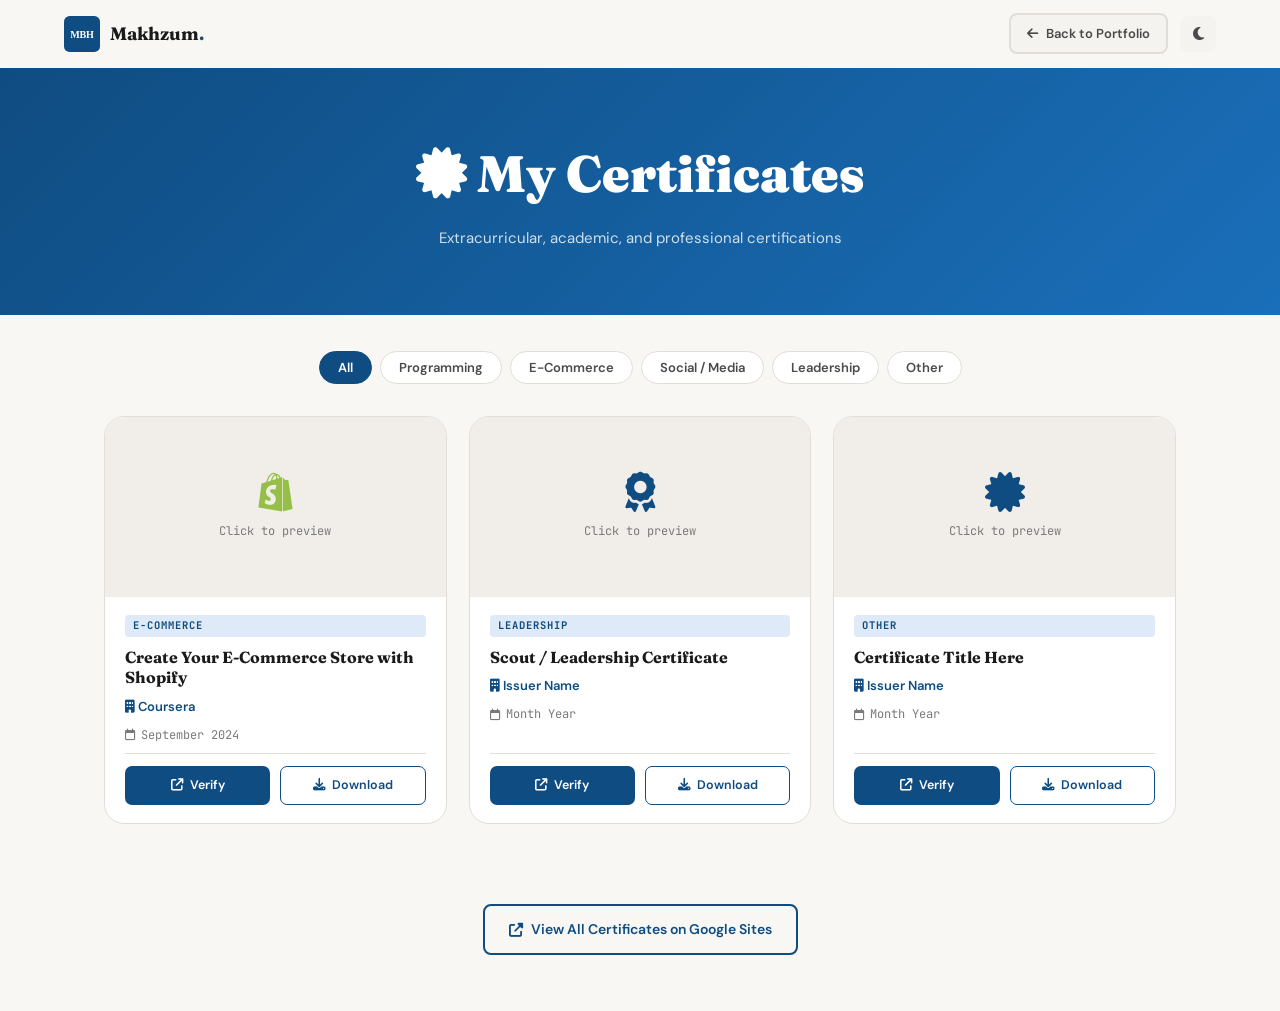
==== certificates.html @ 6ca76c9e "Uploaded all the source files" ====
<!DOCTYPE html>
<html lang="en" data-theme="light">
<head>
  <meta charset="UTF-8"/>
  <meta name="viewport" content="width=device-width, initial-scale=1.0"/>
  <title>Certificates – Makhzum Bin Harun</title>
  <meta name="description" content="Extracurricular and professional certificates earned by Makhzum Bin Harun."/>
  <link rel="icon" type="image/svg+xml" href="data:image/svg+xml,%3Csvg xmlns='http://www.w3.org/2000/svg' viewBox='0 0 64 64'%3E%3Crect width='64' height='64' rx='12' fill='%230f4c81'/%3E%3Ctext x='50%25' y='54%25' dominant-baseline='middle' text-anchor='middle' font-family='Georgia,serif' font-size='18' font-weight='700' fill='white' letter-spacing='-0.5'%3EMBH%3C/text%3E%3C/svg%3E"/>
  <link rel="preconnect" href="https://fonts.googleapis.com"/>
  <link rel="preconnect" href="https://fonts.gstatic.com" crossorigin/>
  <link href="https://fonts.googleapis.com/css2?family=Fraunces:ital,opsz,wght@0,9..144,700;0,9..144,900&family=DM+Sans:wght@300;400;500;600&family=JetBrains+Mono:wght@400;600&display=swap" rel="stylesheet"/>
  <link rel="stylesheet" href="https://cdnjs.cloudflare.com/ajax/libs/font-awesome/6.5.1/css/all.min.css"/>
  <link rel="stylesheet" href="styles.css"/>
  <style>
    /* ── Certificates page extras ── */
    .cert-page { padding-top: var(--nav-h); min-height: 100vh; }
    .cert-hero  { background: linear-gradient(135deg, var(--accent) 0%, var(--accent-2) 100%); padding: 64px 24px; text-align: center; }
    .cert-hero h1 { font-family: var(--font-display); font-size: clamp(2rem,5vw,3.2rem); font-weight: 900; color: #fff; margin-bottom: 10px; }
    .cert-hero p  { color: rgba(255,255,255,.8); font-size: 15px; }
    .cert-hero .back-link { display:inline-flex; align-items:center; gap:6px; color:rgba(255,255,255,.75); font-size:13.5px; margin-bottom:20px; transition:color .2s; }
    .cert-hero .back-link:hover { color:#fff; }

    /* Filter tabs */
    .cert-filters { display:flex; justify-content:center; gap:8px; flex-wrap:wrap; padding: 36px 24px 0; }
    .cert-filter-btn { padding:7px 18px; border-radius:50px; border:1.5px solid var(--border); background:var(--surface); font-size:13px; font-weight:600; color:var(--text-2); cursor:pointer; transition:all .25s; }
    .cert-filter-btn:hover, .cert-filter-btn.active { background:var(--accent); border-color:var(--accent); color:#fff; }

    /* Grid */
    .cert-grid { max-width:1120px; margin:0 auto; padding:32px 24px 80px; display:grid; grid-template-columns:repeat(auto-fill,minmax(300px,1fr)); gap:22px; }
    .cert-card { background:var(--surface); border:1px solid var(--border); border-radius:var(--radius-lg); overflow:hidden; transition:all .3s; display:flex; flex-direction:column; }
    .cert-card:hover { transform:translateY(-6px); box-shadow:var(--shadow-lg); border-color:var(--accent); }

    /* Certificate preview area */
    .cert-preview { position:relative; height:180px; background:var(--bg-3); display:flex; align-items:center; justify-content:center; overflow:hidden; cursor:pointer; }
    .cert-preview img { width:100%; height:100%; object-fit:cover; transition:transform .4s; }
    .cert-card:hover .cert-preview img { transform:scale(1.04); }
    .cert-preview-placeholder { display:flex; flex-direction:column; align-items:center; gap:10px; color:var(--text-3); }
    .cert-preview-placeholder i { font-size:40px; }
    .cert-preview-placeholder span { font-size:12px; font-family:var(--font-mono); }
    .cert-preview-overlay { position:absolute; inset:0; background:rgba(15,76,129,.7); opacity:0; display:flex; align-items:center; justify-content:center; transition:opacity .25s; }
    .cert-card:hover .cert-preview-overlay { opacity:1; }
    .cert-preview-overlay span { color:#fff; font-size:14px; font-weight:600; display:flex; align-items:center; gap:8px; }

    /* Card body */
    .cert-body { padding:18px 20px; flex:1; display:flex; flex-direction:column; gap:8px; }
    .cert-category-tag { display:inline-block; font-size:10.5px; font-family:var(--font-mono); font-weight:700; letter-spacing:1px; text-transform:uppercase; color:var(--accent); background:var(--accent-light); padding:2px 8px; border-radius:4px; margin-bottom:2px; }
    .cert-title { font-family:var(--font-display); font-size:1rem; font-weight:700; color:var(--text); line-height:1.3; }
    .cert-issuer { font-size:13px; color:var(--accent); font-weight:600; }
    .cert-date { font-size:12px; color:var(--text-3); font-family:var(--font-mono); display:flex; align-items:center; gap:5px; }
    .cert-actions { display:flex; gap:10px; margin-top:auto; padding-top:12px; border-top:1px solid var(--border); }
    .cert-btn { flex:1; padding:8px; border-radius:7px; font-size:12.5px; font-weight:600; text-align:center; display:flex; align-items:center; justify-content:center; gap:6px; transition:all .25s; border:1.5px solid transparent; }
    .cert-btn-primary { background:var(--accent); color:#fff; }
    .cert-btn-primary:hover { background:var(--accent-2); color:#fff; }
    .cert-btn-outline { background:transparent; color:var(--accent); border-color:var(--accent); }
    .cert-btn-outline:hover { background:var(--accent); color:#fff; }

    /* Modal */
    .cert-modal { display:none; position:fixed; inset:0; background:rgba(0,0,0,.75); z-index:2000; align-items:center; justify-content:center; padding:20px; }
    .cert-modal.open { display:flex; }
    .cert-modal-inner { background:var(--surface); border-radius:var(--radius-lg); max-width:860px; width:100%; max-height:90vh; overflow:hidden; display:flex; flex-direction:column; }
    .cert-modal-header { display:flex; align-items:center; justify-content:space-between; padding:16px 24px; border-bottom:1px solid var(--border); }
    .cert-modal-title { font-family:var(--font-display); font-size:1.1rem; font-weight:700; color:var(--text); }
    .cert-modal-close { background:none; border:none; font-size:20px; color:var(--text-3); cursor:pointer; padding:4px; border-radius:6px; transition:all .2s; }
    .cert-modal-close:hover { background:var(--bg-3); color:var(--accent); }
    .cert-modal-img { width:100%; height:auto; max-height:70vh; object-fit:contain; display:block; }
    .cert-modal-placeholder { height:300px; display:flex; align-items:center; justify-content:center; flex-direction:column; gap:14px; color:var(--text-3); font-size:48px; }
    .cert-modal-placeholder p { font-size:14px; }

    /* Empty state */
    .cert-empty { text-align:center; padding:60px 24px; color:var(--text-3); display:none; }
    .cert-empty i { font-size:40px; margin-bottom:12px; }

    @media(max-width:600px){
      .cert-grid { grid-template-columns:1fr; padding:24px 16px 60px; }
    }
  </style>
</head>
<body>

<!-- Navbar (minimal, reuses main styles) -->
<nav id="navbar">
  <div class="nav-inner">
    <a href="index.html" class="nav-logo">
      <svg width="36" height="36" viewBox="0 0 64 64"><rect width="64" height="64" rx="10" fill="var(--accent)"/><text x="50%" y="55%" dominant-baseline="middle" text-anchor="middle" font-family="Georgia,serif" font-size="18" font-weight="700" fill="#fff" letter-spacing="-0.5">MBH</text></svg>
      <span class="nav-name">Makhzum<span class="dot">.</span></span>
    </a>
    <div style="display:flex;align-items:center;gap:8px">
      <a href="index.html" class="btn btn-ghost" style="font-size:13px;padding:8px 16px;"><i class="fa-solid fa-arrow-left"></i> Back to Portfolio</a>
      <button id="theme-toggle" class="theme-btn"><i class="fa-solid fa-moon" id="theme-icon"></i></button>
    </div>
  </div>
</nav>

<div class="cert-page">

  <!-- Hero -->
  <div class="cert-hero">
    <h1><i class="fa-solid fa-certificate"></i> My Certificates</h1>
    <p>Extracurricular, academic, and professional certifications</p>
  </div>

  <!-- Filter tabs -->
  <div class="cert-filters">
    <button class="cert-filter-btn active" data-filter="all">All</button>
    <button class="cert-filter-btn" data-filter="programming">Programming</button>
    <button class="cert-filter-btn" data-filter="ecommerce">E-Commerce</button>
    <button class="cert-filter-btn" data-filter="social">Social / Media</button>
    <button class="cert-filter-btn" data-filter="leadership">Leadership</button>
    <button class="cert-filter-btn" data-filter="other">Other</button>
  </div>

  <!-- Certificate Grid -->
  <div class="cert-grid" id="cert-grid">

    <!-- ════════════════════════════════════════════
         HOW TO ADD A CERTIFICATE:
         1. Copy one <div class="cert-card"> block below
         2. Fill in: cert-title, cert-issuer, cert-date
         3. Set data-category (programming/ecommerce/social/leadership/other)
         4. For image: replace cert-preview-placeholder with:
              <img src="certs/your-cert.jpg" alt="Certificate title">
         5. Set data-img-src on .cert-preview to the image URL
            for the modal popup to work
         ════════════════════════════════════════════ -->

    <!-- Shopify E-Commerce -->
    <div class="cert-card" data-category="ecommerce">
      <div class="cert-preview" data-img-src="" data-title="Shopify E-Commerce Certification">
        <!-- Replace with: <img src="certs/shopify-coursera.jpg" alt="Shopify Certificate"> -->
        <div class="cert-preview-placeholder">
          <i class="fa-brands fa-shopify" style="color:#96bf48;"></i>
          <span>Click to preview</span>
        </div>
        <div class="cert-preview-overlay">
          <span><i class="fa-solid fa-expand"></i> View Certificate</span>
        </div>
      </div>
      <div class="cert-body">
        <span class="cert-category-tag">E-Commerce</span>
        <h3 class="cert-title">Create Your E-Commerce Store with Shopify</h3>
        <p class="cert-issuer"><i class="fa-solid fa-building"></i> Coursera</p>
        <p class="cert-date"><i class="fa-regular fa-calendar"></i> September 2024</p>
        <div class="cert-actions">
          <!-- Replace href with your actual certificate verification URL -->
          <a href="https://www.coursera.org" target="_blank" class="cert-btn cert-btn-primary">
            <i class="fa-solid fa-arrow-up-right-from-square"></i> Verify
          </a>
          <!-- Replace href with your certificate image/PDF path -->
          <a href="#" class="cert-btn cert-btn-outline" download>
            <i class="fa-solid fa-download"></i> Download
          </a>
        </div>
      </div>
    </div>

    <!-- Extracurricular placeholder 1 -->
    <div class="cert-card" data-category="leadership">
      <div class="cert-preview" data-img-src="" data-title="Scout / Leadership Certificate">
        <div class="cert-preview-placeholder">
          <i class="fa-solid fa-award" style="color:var(--accent);"></i>
          <span>Click to preview</span>
        </div>
        <div class="cert-preview-overlay">
          <span><i class="fa-solid fa-expand"></i> View Certificate</span>
        </div>
      </div>
      <div class="cert-body">
        <span class="cert-category-tag">Leadership</span>
        <!-- ✏️ Replace with your actual certificate details -->
        <h3 class="cert-title">Scout / Leadership Certificate</h3>
        <p class="cert-issuer"><i class="fa-solid fa-building"></i> Issuer Name</p>
        <p class="cert-date"><i class="fa-regular fa-calendar"></i> Month Year</p>
        <div class="cert-actions">
          <a href="#" target="_blank" class="cert-btn cert-btn-primary"><i class="fa-solid fa-arrow-up-right-from-square"></i> Verify</a>
          <a href="#" class="cert-btn cert-btn-outline" download><i class="fa-solid fa-download"></i> Download</a>
        </div>
      </div>
    </div>

    <!-- Placeholder 2 -->
    <div class="cert-card" data-category="other">
      <div class="cert-preview" data-img-src="" data-title="Certificate">
        <div class="cert-preview-placeholder">
          <i class="fa-solid fa-certificate" style="color:var(--accent);"></i>
          <span>Click to preview</span>
        </div>
        <div class="cert-preview-overlay">
          <span><i class="fa-solid fa-expand"></i> View Certificate</span>
        </div>
      </div>
      <div class="cert-body">
        <span class="cert-category-tag">Other</span>
        <!-- ✏️ Replace with your actual certificate details -->
        <h3 class="cert-title">Certificate Title Here</h3>
        <p class="cert-issuer"><i class="fa-solid fa-building"></i> Issuer Name</p>
        <p class="cert-date"><i class="fa-regular fa-calendar"></i> Month Year</p>
        <div class="cert-actions">
          <a href="#" target="_blank" class="cert-btn cert-btn-primary"><i class="fa-solid fa-arrow-up-right-from-square"></i> Verify</a>
          <a href="#" class="cert-btn cert-btn-outline" download><i class="fa-solid fa-download"></i> Download</a>
        </div>
      </div>
    </div>

    <!-- Add more certificates following the same pattern above -->

  </div><!-- /cert-grid -->

  <div class="cert-empty" id="cert-empty">
    <i class="fa-solid fa-filter-circle-xmark"></i>
    <p>No certificates in this category yet.</p>
  </div>

  <!-- External link -->
  <div style="text-align:center;padding-bottom:56px;">
    <a href="https://sites.google.com/view/makhzumbinharun/extra-curricular"
       target="_blank" class="btn btn-outline">
      <i class="fa-solid fa-external-link-alt"></i> View All Certificates on Google Sites
    </a>
  </div>

</div><!-- /cert-page -->

<!-- Modal -->
<div class="cert-modal" id="cert-modal" role="dialog" aria-modal="true">
  <div class="cert-modal-inner">
    <div class="cert-modal-header">
      <span class="cert-modal-title" id="modal-title">Certificate</span>
      <button class="cert-modal-close" id="modal-close" aria-label="Close"><i class="fa-solid fa-xmark"></i></button>
    </div>
    <div id="modal-body">
      <!-- Populated by JS -->
    </div>
  </div>
</div>

<button id="back-to-top" class="back-to-top"><i class="fa-solid fa-chevron-up"></i></button>

<script>
/* ── Theme ── */
const html = document.documentElement;
const themeBtn  = document.getElementById('theme-toggle');
const themeIcon = document.getElementById('theme-icon');
function setTheme(dark){
  html.setAttribute('data-theme', dark ? 'dark' : 'light');
  themeIcon.className = dark ? 'fa-solid fa-sun' : 'fa-solid fa-moon';
  localStorage.setItem('mbh-theme', dark ? 'dark' : 'light');
}
const saved = localStorage.getItem('mbh-theme');
setTheme(saved ? saved === 'dark' : window.matchMedia('(prefers-color-scheme: dark)').matches);
themeBtn.addEventListener('click', () => setTheme(html.getAttribute('data-theme') !== 'dark'));

/* ── Navbar scroll ── */
const navbar = document.getElementById('navbar');
window.addEventListener('scroll', () => {
  navbar.classList.toggle('scrolled', window.scrollY > 20);
  document.getElementById('back-to-top').classList.toggle('visible', window.scrollY > 300);
}, { passive: true });
document.getElementById('back-to-top').addEventListener('click', () => window.scrollTo({top:0,behavior:'smooth'}));

/* ── Filter ── */
const filterBtns = document.querySelectorAll('.cert-filter-btn');
const cards      = document.querySelectorAll('.cert-card');
const emptyEl    = document.getElementById('cert-empty');
filterBtns.forEach(btn => {
  btn.addEventListener('click', () => {
    filterBtns.forEach(b => b.classList.remove('active'));
    btn.classList.add('active');
    const f = btn.dataset.filter;
    let visible = 0;
    cards.forEach(c => {
      const show = f === 'all' || c.dataset.category === f;
      c.style.display = show ? 'flex' : 'none';
      if (show) visible++;
    });
    emptyEl.style.display = visible === 0 ? 'block' : 'none';
  });
});

/* ── Modal ── */
const modal      = document.getElementById('cert-modal');
const modalTitle = document.getElementById('modal-title');
const modalBody  = document.getElementById('modal-body');
const modalClose = document.getElementById('modal-close');

document.querySelectorAll('.cert-preview').forEach(p => {
  p.addEventListener('click', () => {
    const imgSrc = p.dataset.imgSrc;
    const title  = p.dataset.title || 'Certificate';
    modalTitle.textContent = title;
    if (imgSrc) {
      modalBody.innerHTML = `<img src="${imgSrc}" alt="${title}" class="cert-modal-img">`;
    } else {
      modalBody.innerHTML = `<div class="cert-modal-placeholder"><i class="fa-solid fa-certificate"></i><p>Add image path to data-img-src attribute to preview</p></div>`;
    }
    modal.classList.add('open');
    document.body.style.overflow = 'hidden';
  });
});
function closeModal(){
  modal.classList.remove('open');
  document.body.style.overflow = '';
  modalBody.innerHTML = '';
}
modalClose.addEventListener('click', closeModal);
modal.addEventListener('click', e => { if (e.target === modal) closeModal(); });
document.addEventListener('keydown', e => { if (e.key === 'Escape') closeModal(); });
</script>
</body>
</html>
---- styles.css ----
/* ============================================================
   MAKHZUM BIN HARUN – PORTFOLIO STYLES v2
   Design: Editorial-Refined | Fraunces + DM Sans + JetBrains Mono
   ============================================================ */

/* ── CSS Variables ── */
:root {
  --accent:       #0f4c81;
  --accent-2:     #1a6fba;
  --accent-light: #deeaf7;
  --accent-glow:  rgba(15,76,129,0.12);
  --bg:           #f8f7f4;
  --bg-2:         #ffffff;
  --bg-3:         #f1ede8;
  --surface:      #ffffff;
  --surface-2:    #f5f3ef;
  --border:       #e2ddd7;
  --text:         #1a1a1a;
  --text-2:       #4a4a4a;
  --text-3:       #7a7a7a;
  --font-display: 'Fraunces', Georgia, serif;
  --font-body:    'DM Sans', sans-serif;
  --font-mono:    'JetBrains Mono', monospace;
  --radius:       12px;
  --radius-lg:    20px;
  --shadow:       0 2px 16px rgba(0,0,0,.06);
  --shadow-md:    0 4px 32px rgba(0,0,0,.10);
  --shadow-lg:    0 8px 48px rgba(0,0,0,.13);
  --transition:   0.3s cubic-bezier(.4,0,.2,1);
  --nav-h:        68px;
}

[data-theme="dark"] {
  --accent:       #4a9ede;
  --accent-2:     #6ab5f0;
  --accent-light: #1a2d40;
  --accent-glow:  rgba(74,158,222,.15);
  --bg:           #0e0e12;
  --bg-2:         #141418;
  --bg-3:         #1a1a20;
  --surface:      #1a1a20;
  --surface-2:    #22222a;
  --border:       #2c2c38;
  --text:         #f0ede8;
  --text-2:       #b0aca8;
  --text-3:       #6e6a66;
  --shadow:       0 2px 16px rgba(0,0,0,.30);
  --shadow-md:    0 4px 32px rgba(0,0,0,.40);
  --shadow-lg:    0 8px 48px rgba(0,0,0,.50);
}

/* ── Reset ── */
*,*::before,*::after{box-sizing:border-box;margin:0;padding:0}
html{scroll-behavior:smooth}
body{font-family:var(--font-body);background:var(--bg);color:var(--text);line-height:1.65;transition:background var(--transition),color var(--transition);overflow-x:hidden}
a{color:var(--accent);text-decoration:none;transition:color var(--transition)}
a:hover{color:var(--accent-2)}
img{max-width:100%}
ul{list-style:none}
button{cursor:pointer;font-family:var(--font-body)}
::-webkit-scrollbar{width:5px}
::-webkit-scrollbar-track{background:var(--bg)}
::-webkit-scrollbar-thumb{background:var(--accent);border-radius:4px}
:focus-visible{outline:2px solid var(--accent);outline-offset:3px}

/* ── Layout ── */
.container{max-width:1120px;margin:0 auto;padding:0 24px}
.section{padding:96px 0}
.section-header{text-align:center;margin-bottom:60px}
.section-label{display:inline-block;font-family:var(--font-mono);font-size:11.5px;letter-spacing:2.5px;text-transform:uppercase;color:var(--accent);margin-bottom:10px}
.section-title{font-family:var(--font-display);font-size:clamp(2rem,4vw,2.8rem);font-weight:700;color:var(--text);line-height:1.15}

/* ── Buttons ── */
.btn{display:inline-flex;align-items:center;gap:8px;padding:12px 24px;border-radius:8px;font-size:14px;font-weight:600;border:2px solid transparent;transition:all var(--transition);white-space:nowrap}
.btn-primary{background:var(--accent);color:#fff;border-color:var(--accent)}
.btn-primary:hover{background:var(--accent-2);border-color:var(--accent-2);color:#fff;transform:translateY(-2px);box-shadow:0 6px 20px var(--accent-glow)}
.btn-outline{background:transparent;color:var(--accent);border-color:var(--accent)}
.btn-outline:hover{background:var(--accent);color:#fff;transform:translateY(-2px)}
.btn-ghost{background:var(--surface-2);color:var(--text-2);border-color:var(--border)}
.btn-ghost:hover{background:var(--surface);border-color:var(--accent);color:var(--accent);transform:translateY(-2px)}
.btn-full{width:100%;justify-content:center}

/* ============================================================ NAVBAR */
#navbar{position:fixed;top:0;left:0;right:0;height:var(--nav-h);z-index:1000;background:rgba(248,247,244,.92);backdrop-filter:blur(16px);-webkit-backdrop-filter:blur(16px);border-bottom:1px solid transparent;transition:all var(--transition)}
[data-theme="dark"] #navbar{background:rgba(14,14,18,.93)}
#navbar.scrolled{border-bottom-color:var(--border);box-shadow:0 2px 20px rgba(0,0,0,.07)}
.nav-inner{max-width:1200px;margin:0 auto;padding:0 24px;height:100%;display:flex;align-items:center;justify-content:space-between}
.nav-logo{display:flex;align-items:center;gap:10px}
.nav-name{font-family:var(--font-display);font-size:18px;font-weight:700;color:var(--text)}
.dot{color:var(--accent)}
.nav-links{display:flex;align-items:center;gap:2px}
.nav-link{font-size:13.5px;font-weight:500;color:var(--text-2);padding:6px 11px;border-radius:6px;transition:all var(--transition)}
.nav-link:hover,.nav-link.active{color:var(--accent);background:var(--accent-glow)}
.nav-cert-btn{display:inline-flex;align-items:center;gap:6px;font-size:12.5px;font-weight:600;color:#fff;background:var(--accent);padding:7px 13px;border-radius:7px;transition:all var(--transition);margin-left:4px}
.nav-cert-btn:hover{background:var(--accent-2);color:#fff}
.theme-btn{width:36px;height:36px;border:none;background:var(--surface-2);border-radius:8px;color:var(--text-2);font-size:15px;display:flex;align-items:center;justify-content:center;transition:all var(--transition);margin-left:4px}
.theme-btn:hover{background:var(--accent-glow);color:var(--accent)}
.nav-hamburger{display:none;flex-direction:column;gap:5px;background:none;border:none;padding:4px}
.nav-hamburger span{display:block;width:24px;height:2px;background:var(--text);border-radius:2px;transition:all .3s}

/* ============================================================ HERO */
.hero-section{min-height:100vh;display:flex;align-items:center;padding-top:var(--nav-h);position:relative;overflow:hidden;background:var(--bg)}
.hero-bg-grid{position:absolute;inset:0;background-image:linear-gradient(var(--border) 1px,transparent 1px),linear-gradient(90deg,var(--border) 1px,transparent 1px);background-size:48px 48px;opacity:.35;pointer-events:none}
.hero-blob{position:absolute;border-radius:50%;filter:blur(80px);pointer-events:none}
.hero-blob-1{width:500px;height:500px;background:radial-gradient(circle,rgba(15,76,129,.09) 0%,transparent 70%);top:-100px;right:-80px}
.hero-blob-2{width:400px;height:400px;background:radial-gradient(circle,rgba(15,76,129,.06) 0%,transparent 70%);bottom:0;left:-50px}
.hero-content{max-width:1120px;margin:0 auto;padding:60px 24px;display:flex;align-items:center;justify-content:space-between;gap:60px;position:relative;z-index:1;width:100%}
.hero-text{flex:1;min-width:0}
.hero-greeting{font-family:var(--font-mono);font-size:13px;letter-spacing:2.5px;text-transform:uppercase;color:var(--accent);margin-bottom:14px}
.hero-name{font-family:var(--font-display);font-size:clamp(2.8rem,6.5vw,5rem);font-weight:900;line-height:1.03;color:var(--text);margin-bottom:18px}
.hero-name-accent{color:var(--accent);font-style:italic}
.hero-typing-wrap{display:flex;align-items:center;gap:4px;font-size:clamp(.95rem,2vw,1.2rem);color:var(--text-2);margin-bottom:20px;min-height:2em}
.hero-typing{font-weight:600;color:var(--text)}
.cursor{color:var(--accent);animation:blink 1s step-end infinite;font-size:1.2em}
@keyframes blink{0%,100%{opacity:1}50%{opacity:0}}
.hero-tagline{font-size:14.5px;color:var(--text-3);margin-bottom:32px;max-width:520px;letter-spacing:.2px}
.hero-cta{display:flex;flex-wrap:wrap;gap:10px;margin-bottom:32px}
.hero-socials{display:flex;gap:10px}
.hero-socials a{width:38px;height:38px;border-radius:8px;background:var(--surface-2);border:1px solid var(--border);display:flex;align-items:center;justify-content:center;color:var(--text-2);font-size:15px;transition:all var(--transition)}
.hero-socials a:hover{background:var(--accent);border-color:var(--accent);color:#fff;transform:translateY(-3px)}
/* Avatar */
.hero-avatar{position:relative;width:360px;height:360px;flex-shrink:0}
.avatar-ring{width:320px;height:320px;border-radius:50%;background:linear-gradient(135deg,var(--accent) 0%,var(--accent-2) 100%);padding:4px}

.avatar-img{width:100%;height:100%;border-radius:50%;overflow:hidden;background:var(--surface)}


.avatar-img svg,.avatar-img img{width:100%;height:100%;object-fit:cover}
.avatar-badge{position:absolute;background:var(--surface);border:1.5px solid var(--border);border-radius:50px;padding:7px 13px;font-size:12px;font-weight:600;color:var(--text);white-space:nowrap;box-shadow:var(--shadow-md);display:flex;align-items:center;gap:6px;animation:float 3s ease-in-out infinite}
.avatar-badge i{color:var(--accent)}
.badge-1{bottom:55px;left:-15px;animation-delay:0s}
.badge-2{top:30px;right:-25px;animation-delay:1s}
.badge-3{bottom:5px;right:10px;animation-delay:2s}
@keyframes float{0%,100%{transform:translateY(0)}50%{transform:translateY(-8px)}}
.hero-scroll-hint{position:absolute;bottom:28px;left:50%;transform:translateX(-50%);display:flex;flex-direction:column;align-items:center;gap:8px;color:var(--text-3);font-size:10.5px;letter-spacing:2px;text-transform:uppercase}
.scroll-line{width:1.5px;height:36px;background:linear-gradient(to bottom,var(--accent),transparent);animation:scrollDown 2s ease-in-out infinite}
@keyframes scrollDown{0%{transform:scaleY(0);transform-origin:top}50%{transform:scaleY(1);transform-origin:top}51%{transform-origin:bottom}100%{transform:scaleY(0);transform-origin:bottom}}

/* ============================================================ ABOUT */
.about-section{background:var(--bg)}
.about-grid{display:grid;grid-template-columns:1fr 1fr;gap:56px;align-items:start}
.about-summary{font-size:16.5px;color:var(--text);margin-bottom:14px;line-height:1.75}
.about-objective{font-size:14.5px;color:var(--text-2);margin-bottom:28px;line-height:1.75}
.about-info-grid{display:grid;grid-template-columns:1fr 1fr;gap:14px}
.about-info-item{display:flex;flex-direction:column;gap:2px}
.info-label{font-size:10.5px;letter-spacing:1.5px;text-transform:uppercase;color:var(--text-3);font-family:var(--font-mono)}
.info-val{font-size:13.5px;color:var(--text);font-weight:500}
.info-available{color:#16a34a;display:flex;align-items:center;gap:5px}
.info-available i{font-size:8px}
.about-subtitle{font-family:var(--font-display);font-size:1.2rem;font-weight:700;margin-bottom:20px;display:flex;align-items:center;gap:10px;color:var(--text)}

/* Education Timeline */
.edu-timeline{display:flex;flex-direction:column;gap:0;position:relative;padding-left:20px;border-left:2px solid var(--accent-light)}
.edu-tl-item{position:relative;padding-bottom:20px}
.edu-tl-item:last-child{padding-bottom:0}
.edu-tl-dot{position:absolute;left:-26px;top:16px;width:10px;height:10px;border-radius:50%;background:var(--accent);border:2px solid var(--bg);box-shadow:0 0 0 3px var(--accent-light)}
.edu-tl-card{display:flex;gap:14px;align-items:flex-start;background:var(--surface);border:1px solid var(--border);border-radius:var(--radius);padding:16px;transition:all var(--transition)}
.edu-tl-card:hover{border-color:var(--accent);box-shadow:0 4px 18px var(--accent-glow);transform:translateX(4px)}
.edu-tl-logo{width:44px;height:44px;border-radius:9px;border:1px solid var(--border);overflow:hidden;flex-shrink:0;display:flex;align-items:center;justify-content:center;background:var(--bg-2)}
.edu-tl-logo img{width:100%;height:100%;object-fit:contain;padding:4px}
.edu-tl-logo-fb{background:var(--accent-light);color:var(--accent);font-size:20px}
.edu-logo-fb{font-size:9px;font-weight:700;color:var(--accent)}
.edu-tl-info h4{font-size:14px;font-weight:700;color:var(--text);margin-bottom:3px}
.edu-tl-date{display:inline-block;font-size:10.5px;font-family:var(--font-mono);color:var(--accent);background:var(--accent-light);padding:2px 7px;border-radius:4px;margin-bottom:6px}
.edu-tl-inst{font-size:12.5px;color:var(--text-2);margin-bottom:3px}
.edu-tl-loc{font-size:11.5px;color:var(--text-3);display:flex;align-items:center;gap:4px;margin-bottom:3px}
.edu-tl-courses{font-size:11.5px;color:var(--text-3);line-height:1.5}
.cert-chip{display:inline-flex;align-items:center;gap:8px;background:var(--accent-light);color:var(--accent);font-size:12.5px;font-weight:600;padding:7px 13px;border-radius:50px;margin-top:16px}

/* ============================================================ SKILLS */
.skills-section{background:var(--bg-3)}
.skills-grid{display:grid;grid-template-columns:repeat(auto-fit,minmax(280px,1fr));gap:20px}
.skill-category{background:var(--surface);border:1px solid var(--border);border-radius:var(--radius-lg);padding:26px;transition:all var(--transition)}
.skill-category:hover{border-color:var(--accent);box-shadow:0 6px 24px var(--accent-glow);transform:translateY(-4px)}
/* CSE-featured cards get a subtle accent top border */
.skill-featured{border-top:3px solid var(--accent)}
.skill-cat-header{display:flex;align-items:center;gap:12px;margin-bottom:20px}
.skill-cat-header i{width:38px;height:38px;background:var(--accent-light);color:var(--accent);border-radius:9px;display:flex;align-items:center;justify-content:center;font-size:15px;flex-shrink:0}
.skill-cat-header h3{font-family:var(--font-display);font-size:1rem;font-weight:700;color:var(--text)}
.skill-bars{display:flex;flex-direction:column;gap:14px}
.skill-bar-item{display:flex;flex-direction:column;gap:5px}
.skill-bar-label{display:flex;justify-content:space-between;font-size:13px;font-weight:600;color:var(--text-2)}
.skill-pct{color:var(--accent);font-family:var(--font-mono);font-size:11.5px}
.skill-bar-track{height:6px;background:var(--bg-3);border-radius:10px;overflow:hidden}
.skill-bar-fill{height:100%;background:linear-gradient(90deg,var(--accent),var(--accent-2));border-radius:10px;width:0;transition:width 1.2s cubic-bezier(.4,0,.2,1)}
.skill-badges{display:flex;flex-wrap:wrap;gap:7px}
.badge{display:inline-flex;align-items:center;gap:5px;padding:6px 11px;background:var(--bg-3);border:1px solid var(--border);border-radius:50px;font-size:12px;font-weight:500;color:var(--text-2);transition:all var(--transition)}
.badge:hover{background:var(--accent-light);border-color:var(--accent);color:var(--accent)}
.badge i{color:var(--accent);font-size:11px}
/* CSE badges get a subtle highlight */
.badge-cse{background:var(--accent-light);border-color:rgba(15,76,129,.2);color:var(--accent)}
.badge-cse i{color:var(--accent)}
[data-theme="dark"] .badge-cse{background:var(--accent-light);border-color:rgba(74,158,222,.2)}

/* ============================================================ PROJECTS */
.projects-section{background:var(--bg)}
.project-filters{display:flex;justify-content:center;gap:8px;flex-wrap:wrap;margin-bottom:44px}
.filter-btn{padding:8px 18px;border-radius:50px;border:1.5px solid var(--border);background:var(--surface);font-size:13px;font-weight:600;color:var(--text-2);transition:all var(--transition)}
.filter-btn:hover,.filter-btn.active{background:var(--accent);border-color:var(--accent);color:#fff}
.projects-grid{display:grid;grid-template-columns:repeat(auto-fill,minmax(300px,1fr));gap:22px}
.project-card{background:var(--surface);border:1px solid var(--border);border-radius:var(--radius-lg);padding:26px;display:flex;flex-direction:column;gap:12px;transition:all var(--transition);position:relative;overflow:hidden}
.project-card::before{content:'';position:absolute;top:0;left:0;right:0;height:3px;background:linear-gradient(90deg,var(--accent),var(--accent-2));transform:scaleX(0);transform-origin:left;transition:transform var(--transition)}
.project-card:hover{border-color:var(--accent);transform:translateY(-6px);box-shadow:var(--shadow-lg)}
.project-card:hover::before{transform:scaleX(1)}
.project-card-top{display:flex;justify-content:space-between;align-items:flex-start}
.project-icon{width:42px;height:42px;background:var(--accent-light);color:var(--accent);border-radius:11px;display:flex;align-items:center;justify-content:center;font-size:17px}
/* CSE project icons get stronger accent */
.project-icon-cse{background:var(--accent);color:#fff}
.project-links{display:flex;gap:10px}
.project-links a{font-size:17px;color:var(--text-3);transition:color var(--transition)}
.project-links a:hover{color:var(--accent)}
.project-title{font-family:var(--font-display);font-size:1.1rem;font-weight:700;color:var(--text)}
.project-desc{font-size:13.5px;color:var(--text-2);line-height:1.65;flex:1}
.project-tags{display:flex;flex-wrap:wrap;gap:5px;margin-top:auto}
.project-tags span{font-size:11px;font-weight:600;padding:3px 9px;background:var(--accent-light);color:var(--accent);border-radius:50px;font-family:var(--font-mono)}
.project-card-cta{align-items:center;justify-content:center;text-align:center;background:var(--bg-3);border-style:dashed;flex-direction:column;gap:16px}
.project-icon-big{font-size:38px;color:var(--text-3)}
.project-card-cta p{color:var(--text-2);font-size:14px}

/* ============================================================ COMPETITIVE PROGRAMMING */
.cp-section{background:var(--bg-3)}
.cp-intro{text-align:center;color:var(--text-2);max-width:640px;margin:0 auto 40px;font-size:14.5px}
.cp-intro code{font-family:var(--font-mono);font-size:13px;background:var(--accent-light);color:var(--accent);padding:1px 5px;border-radius:4px}

/* Stats bar */
.cp-stats-bar{display:flex;align-items:center;justify-content:center;gap:0;background:var(--surface);border:1px solid var(--border);border-radius:var(--radius-lg);padding:24px 32px;margin-bottom:40px;flex-wrap:wrap;gap:0}
.cp-stat-item{display:flex;flex-direction:column;align-items:center;padding:0 32px}
.cp-stat-num{font-family:var(--font-display);font-size:2.2rem;font-weight:900;color:var(--accent);line-height:1}
.cp-stat-label{font-size:11.5px;color:var(--text-3);text-transform:uppercase;letter-spacing:1.5px;font-family:var(--font-mono);margin-top:4px}
.cp-stat-divider{width:1px;height:48px;background:var(--border)}

/* CP Cards grid */
.cp-grid{display:grid;grid-template-columns:repeat(auto-fill,minmax(280px,1fr));gap:14px;margin-bottom:48px}
.cp-card{display:flex;align-items:center;gap:14px;background:var(--surface);border:1.5px solid var(--border);border-radius:var(--radius);padding:16px 18px;text-decoration:none;transition:all var(--transition);position:relative}
.cp-card:hover{border-color:var(--accent);transform:translateY(-4px);box-shadow:0 8px 28px var(--accent-glow)}
.cp-card-logo{width:44px;height:44px;border-radius:10px;overflow:hidden;flex-shrink:0;display:flex;align-items:center;justify-content:center}
.cp-card-logo svg{display:block}
.cp-card-info{flex:1;min-width:0}
.cp-card-top-row{display:flex;align-items:center;gap:8px;margin-bottom:3px}
.cp-card-platform{font-size:14px;font-weight:700;color:var(--text)}
.cp-card-handle{font-size:12px;color:var(--text-3);font-family:var(--font-mono);margin-bottom:6px}
.cp-card-stats-row{display:flex;gap:12px;flex-wrap:wrap}
.cp-card-stats-row span{font-size:12px;color:var(--text-2)}
.cp-num{color:var(--accent);font-weight:700;font-family:var(--font-mono)}
.cp-ext{font-size:11px;color:var(--text-3);flex-shrink:0;transition:all var(--transition)}
.cp-card:hover .cp-ext{color:var(--accent);transform:translate(2px,-2px)}
/* Badges */
.cp-badge{font-size:10.5px;font-weight:700;padding:2px 8px;border-radius:4px;font-family:var(--font-mono);text-transform:uppercase;letter-spacing:.5px}
.cp-badge-gray{background:#e5e7eb;color:#6b7280}
.cp-badge-green{background:#dcfce7;color:#16a34a}
.cp-badge-blue{background:#dbeafe;color:#2563eb}
.cp-badge-brown{background:#fef3c7;color:#92400e}
.cp-badge-navy{background:rgba(0,33,71,.12);color:#002147}
[data-theme="dark"] .cp-badge-gray{background:#2c2c38;color:#9ca3af}
[data-theme="dark"] .cp-badge-navy{background:rgba(74,158,222,.15);color:#4a9ede}
[data-theme="dark"] .cp-badge-green{background:#14532d;color:#4ade80}
[data-theme="dark"] .cp-badge-blue{background:#1e3a5f;color:#60a5fa}
[data-theme="dark"] .cp-badge-brown{background:#451a03;color:#fbbf24}
.cp-card-icpc{border-color:rgba(0,33,71,.2)}
.cp-card-icpc:hover{border-color:#002147;box-shadow:0 8px 28px rgba(0,33,71,.15)}
[data-theme="dark"] .cp-card-icpc{border-color:rgba(74,158,222,.3)}

/* GitHub stats */
.github-stats{background:var(--surface);border:1px solid var(--border);border-radius:var(--radius-lg);padding:32px;text-align:center}
.gh-stats-title{font-family:var(--font-display);font-size:1.2rem;font-weight:700;margin-bottom:24px;display:flex;align-items:center;justify-content:center;gap:10px;color:var(--text)}
.gh-stats-cards{display:flex;flex-wrap:wrap;justify-content:center;gap:14px;margin-bottom:16px}
.gh-stat-img{max-width:460px;border-radius:10px;transition:opacity .3s}
.gh-note{font-size:13px;color:var(--text-3)}
.gh-note a{color:var(--text-3)}
.gh-note a:hover{color:var(--accent)}

/* ============================================================ EXPERIENCE TIMELINE */
.exp-section{background:var(--bg)}
.exp-timeline{max-width:820px;margin:0 auto;position:relative;padding-left:32px}
.exp-timeline::before{content:'';position:absolute;left:10px;top:0;bottom:0;width:2px;background:linear-gradient(to bottom,var(--accent),transparent)}
.exp-item{position:relative;margin-bottom:20px}
.exp-dot{position:absolute;left:-26px;top:20px;width:12px;height:12px;border-radius:50%;background:var(--accent);border:2.5px solid var(--bg);box-shadow:0 0 0 3px var(--accent-glow)}
.exp-card{background:var(--surface);border:1px solid var(--border);border-radius:var(--radius);padding:20px 22px;transition:all var(--transition)}
.exp-card:hover{border-color:var(--accent);box-shadow:0 4px 20px var(--accent-glow)}
.exp-header{display:flex;align-items:flex-start;gap:14px;margin-bottom:10px}
/* Company logo — easy to swap */
.exp-logo{width:46px;height:46px;border-radius:10px;border:1px solid var(--border);background:var(--bg-2);overflow:hidden;flex-shrink:0;display:flex;align-items:center;justify-content:center}
.exp-logo img{width:100%;height:100%;object-fit:contain;padding:6px}
.exp-logo-fb{font-size:9px;font-weight:700;color:var(--accent);display:none;align-items:center;justify-content:center}
/* Icon fallback logo */
.exp-logo-icon{background:var(--accent-light);color:var(--accent);font-size:18px;border:1px solid rgba(15,76,129,.15)}
.exp-meta{flex:1;min-width:0}
.exp-role{font-size:15px;font-weight:700;color:var(--text);margin-bottom:3px}
.exp-org{font-size:13px;color:var(--accent);margin-bottom:4px}
.exp-org a{color:var(--accent)}
.exp-type{color:var(--text-3)}
.exp-date{display:inline-flex;align-items:center;gap:5px;font-size:11.5px;font-family:var(--font-mono);color:var(--text-3);background:var(--bg-3);padding:3px 8px;border-radius:4px}
.exp-bullets{margin-top:6px;padding-left:16px;list-style:disc;display:flex;flex-direction:column;gap:3px}
.exp-bullets li{font-size:13px;color:var(--text-2);line-height:1.6}

/* ============================================================ CONTACT */
.contact-section{background:var(--bg-3)}
.contact-grid{display:grid;grid-template-columns:1fr 1.3fr;gap:52px;align-items:start}
.contact-text{font-size:15.5px;color:var(--text-2);line-height:1.75;margin-bottom:28px}
.contact-links{display:flex;flex-direction:column;gap:12px}
.contact-link-item{display:flex;align-items:center;gap:14px;padding:14px 16px;background:var(--surface);border:1px solid var(--border);border-radius:var(--radius);transition:all var(--transition)}
.contact-link-item:hover{border-color:var(--accent);transform:translateX(4px);box-shadow:0 4px 16px var(--accent-glow)}
.cl-icon{width:38px;height:38px;border-radius:9px;background:var(--accent-light);color:var(--accent);display:flex;align-items:center;justify-content:center;font-size:15px;flex-shrink:0}
.cl-label{display:block;font-size:10.5px;text-transform:uppercase;letter-spacing:1px;color:var(--text-3);margin-bottom:1px}
.cl-val{font-size:13.5px;font-weight:600;color:var(--text)}
.contact-form{background:var(--surface);border:1px solid var(--border);border-radius:var(--radius-lg);padding:32px;display:flex;flex-direction:column;gap:18px}
.form-row{display:grid;grid-template-columns:1fr 1fr;gap:14px}
.form-group{display:flex;flex-direction:column;gap:5px}
.form-group label{font-size:12.5px;font-weight:600;color:var(--text-2)}
.form-group input,.form-group textarea{padding:11px 15px;background:var(--bg);border:1.5px solid var(--border);border-radius:8px;font-size:13.5px;font-family:var(--font-body);color:var(--text);outline:none;transition:border-color var(--transition);resize:vertical}
.form-group input:focus,.form-group textarea:focus{border-color:var(--accent);box-shadow:0 0 0 3px var(--accent-glow)}
.form-note{font-size:13px;color:#16a34a;text-align:center;min-height:1em}
.form-note.error{color:#dc2626}

/* ============================================================ FOOTER */
.footer{background:var(--bg-2);border-top:1px solid var(--border);padding:52px 0 28px}
.footer-inner{max-width:1120px;margin:0 auto;padding:0 24px}
.footer-top{display:flex;justify-content:space-between;align-items:center;margin-bottom:28px;flex-wrap:wrap;gap:16px}
.footer-brand{display:flex;align-items:center;gap:12px}
.footer-name{font-family:var(--font-display);font-size:17px;font-weight:700;color:var(--text)}
.footer-socials{display:flex;gap:8px}
.footer-socials a{width:36px;height:36px;border-radius:8px;background:var(--surface-2);border:1px solid var(--border);display:flex;align-items:center;justify-content:center;color:var(--text-2);font-size:14px;transition:all var(--transition)}
.footer-socials a:hover{background:var(--accent);border-color:var(--accent);color:#fff;transform:translateY(-2px)}
.footer-links{display:flex;flex-wrap:wrap;justify-content:center;gap:6px 18px;padding:20px 0;border-top:1px solid var(--border);border-bottom:1px solid var(--border);margin-bottom:20px}
.footer-links a{font-size:13px;color:var(--text-2);transition:color var(--transition)}
.footer-links a:hover{color:var(--accent)}
.footer-bottom{text-align:center}
.footer-bottom p{font-size:12.5px;color:var(--text-3)}

/* ============================================================ BACK TO TOP */
.back-to-top{position:fixed;bottom:26px;right:26px;width:42px;height:42px;border-radius:10px;background:var(--accent);color:#fff;border:none;font-size:14px;display:flex;align-items:center;justify-content:center;box-shadow:0 4px 16px var(--accent-glow);opacity:0;pointer-events:none;transition:all var(--transition);z-index:999}
.back-to-top.visible{opacity:1;pointer-events:auto}
.back-to-top:hover{transform:translateY(-3px);background:var(--accent-2)}

/* ============================================================ REVEAL ANIMATIONS */
.reveal-up,.reveal-left,.reveal-right{opacity:0;transition:opacity .7s ease,transform .7s ease}
.reveal-up{transform:translateY(28px)}
.reveal-left{transform:translateX(-28px)}
.reveal-right{transform:translateX(28px)}
.reveal-up.visible,.reveal-left.visible,.reveal-right.visible{opacity:1;transform:none}
.delay-1{transition-delay:.1s}
.delay-2{transition-delay:.2s}
.delay-3{transition-delay:.3s}
.delay-4{transition-delay:.4s}
.delay-5{transition-delay:.5s}

/* ============================================================ RESPONSIVE */
@media(max-width:1024px){
  .hero-content{flex-direction:column;text-align:center;padding:48px 24px}
  .hero-avatar{width:280px;height:280px}
  .avatar-ring{width:260px;height:260px}
  .hero-cta,.hero-socials{justify-content:center}
  .hero-tagline{margin:0 auto 32px}
  .about-grid{grid-template-columns:1fr;gap:40px}
  .contact-grid{grid-template-columns:1fr;gap:36px}
  .badge-1{bottom:20px;left:-5px}
  .badge-2{top:10px;right:-10px}
  .badge-3{bottom:-20px;right:0}
}
@media(max-width:768px){
  .nav-hamburger{display:flex}
  .nav-links{display:none;position:fixed;top:var(--nav-h);left:0;right:0;background:var(--bg-2);flex-direction:column;padding:16px 24px;border-bottom:1px solid var(--border);gap:6px;z-index:999;box-shadow:var(--shadow-md)}
  .nav-links.open{display:flex}
  .nav-link{padding:10px 14px;width:100%}
  .nav-cert-btn{width:100%;justify-content:center}
  .theme-btn{width:100%;height:40px;border-radius:8px}
  .hero-avatar{width:240px;height:240px}
  .avatar-ring{width:220px;height:220px}
  .badge-1,.badge-2,.badge-3{display:none}
  .section{padding:68px 0}
  .about-info-grid{grid-template-columns:1fr}
  .form-row{grid-template-columns:1fr}
  .contact-form{padding:22px}
  .exp-timeline{padding-left:22px}
  .cp-grid{grid-template-columns:1fr 1fr}
  .cp-stats-bar{gap:0}
  .cp-stat-item{padding:0 16px}
  .gh-stats-cards{flex-direction:column;align-items:center}
}
@media(max-width:540px){
  .hero-name{font-size:2.7rem}
  .hero-cta{flex-direction:column}
  .hero-cta .btn{width:100%;justify-content:center}
  .cp-grid{grid-template-columns:1fr}
  .cp-stats-bar{flex-direction:column;gap:16px}
  .cp-stat-divider{width:60%;height:1px}
  .projects-grid{grid-template-columns:1fr}
  .skills-grid{grid-template-columns:1fr}
  .footer-top{flex-direction:column;text-align:center}
}
@media(prefers-reduced-motion:reduce){
  *,*::before,*::after{transition:none!important;animation:none!important}
}
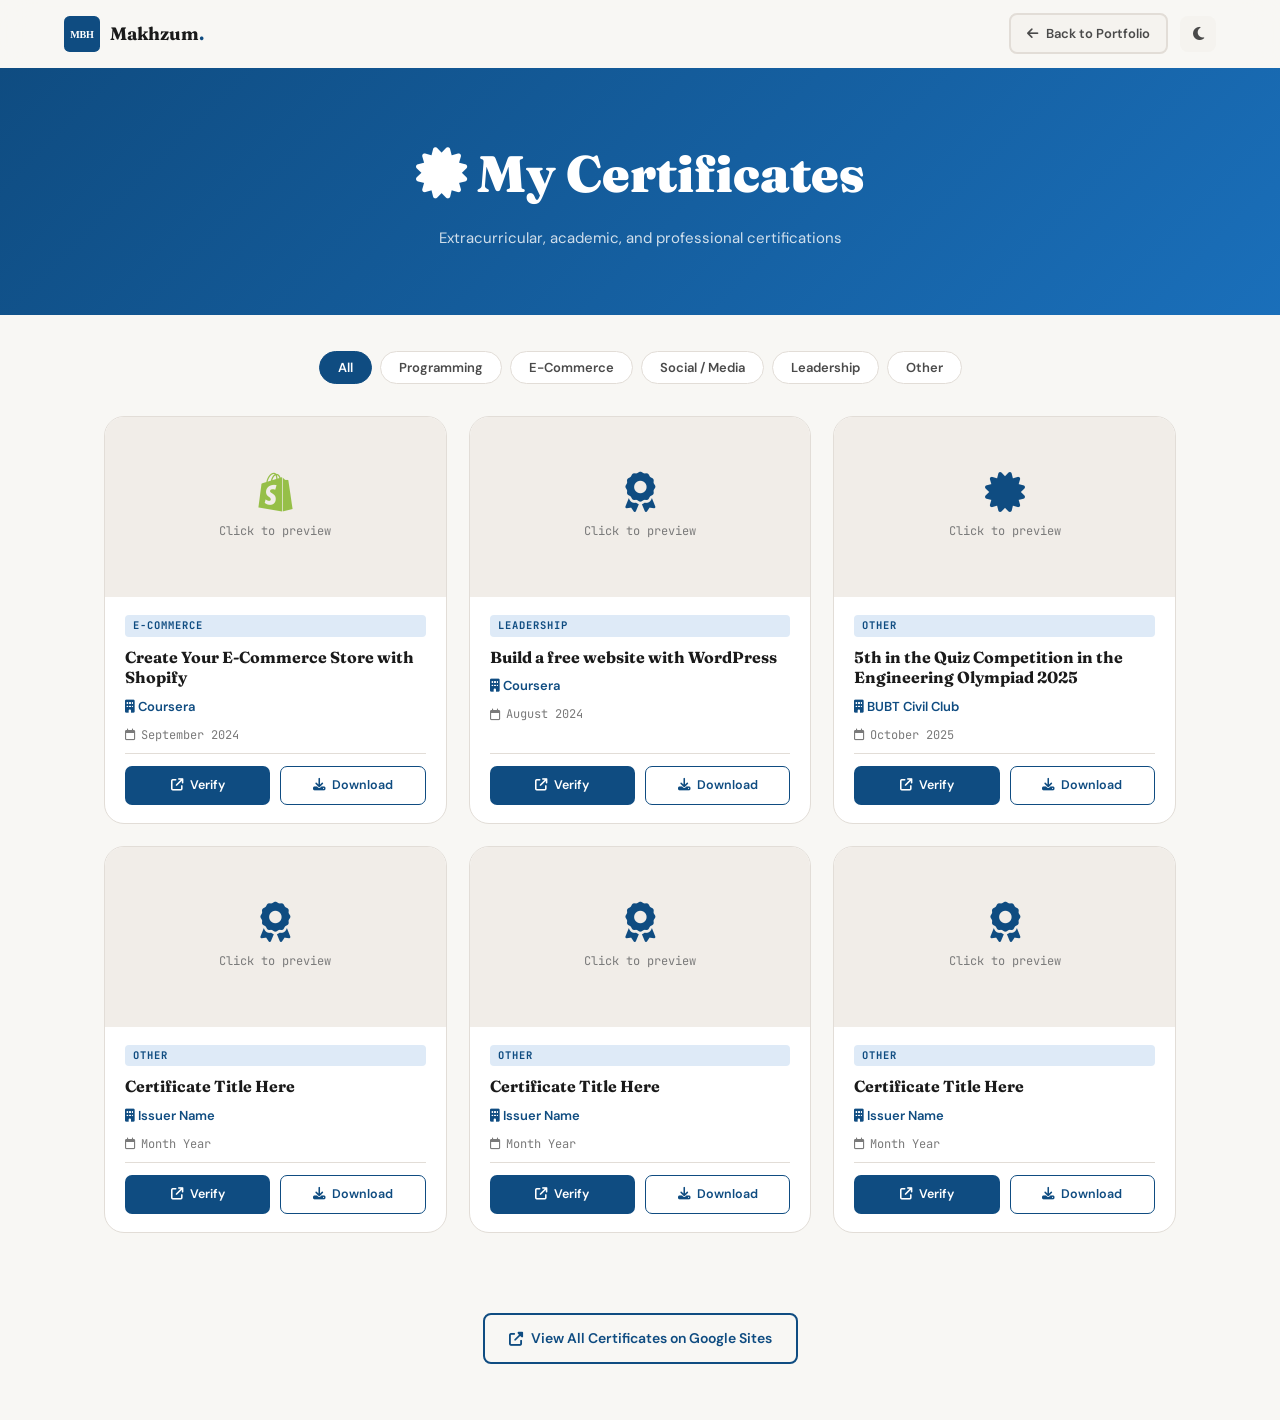
==== commit 0901c8af: "Update certificate details and add placeholders Updated certificate details and image sources for Sh" ====
--- a/certificates.html
+++ b/certificates.html
@@ -125,7 +125,7 @@
 
     <!-- Shopify E-Commerce -->
     <div class="cert-card" data-category="ecommerce">
-      <div class="cert-preview" data-img-src="" data-title="Shopify E-Commerce Certification">
+      <div class="cert-preview" data-img-src="https://s3.amazonaws.com/coursera_assets/meta_images/generated/CERTIFICATE_LANDING_PAGE/CERTIFICATE_LANDING_PAGE~4A1Z3J6VFT2O/CERTIFICATE_LANDING_PAGE~4A1Z3J6VFT2O.jpeg" data-title="Shopify E-Commerce Certification">
         <!-- Replace with: <img src="certs/shopify-coursera.jpg" alt="Shopify Certificate"> -->
         <div class="cert-preview-placeholder">
           <i class="fa-brands fa-shopify" style="color:#96bf48;"></i>
@@ -142,7 +142,7 @@
         <p class="cert-date"><i class="fa-regular fa-calendar"></i> September 2024</p>
         <div class="cert-actions">
           <!-- Replace href with your actual certificate verification URL -->
-          <a href="https://www.coursera.org" target="_blank" class="cert-btn cert-btn-primary">
+          <a href="https://www.coursera.org/account/accomplishments/verify/4A1Z3J6VFT2O" target="_blank" class="cert-btn cert-btn-primary">
             <i class="fa-solid fa-arrow-up-right-from-square"></i> Verify
           </a>
           <!-- Replace href with your certificate image/PDF path -->
@@ -154,7 +154,58 @@
     </div>
 
     <!-- Extracurricular placeholder 1 -->
-    <div class="cert-card" data-category="leadership">
+    <div class="cert-card" data-category="other">
+      <div class="cert-preview" data-img-src="https://s3.amazonaws.com/coursera_assets/meta_images/generated/CERTIFICATE_LANDING_PAGE/CERTIFICATE_LANDING_PAGE~X2PQH8RTDU8X/CERTIFICATE_LANDING_PAGE~X2PQH8RTDU8X.jpeg" data-title="Wordpress Certificate">
+        <div class="cert-preview-placeholder">
+          <i class="fa-solid fa-award" style="color:var(--accent);"></i>
+          <span>Click to preview</span>
+        </div>
+        <div class="cert-preview-overlay">
+          <span><i class="fa-solid fa-expand"></i> View Certificate</span>
+        </div>
+      </div>
+      <div class="cert-body">
+        <span class="cert-category-tag">Leadership</span>
+        <!-- ✏️ Replace with your actual certificate details -->
+        <h3 class="cert-title">Build a free website with WordPress</h3>
+        <p class="cert-issuer"><i class="fa-solid fa-building"></i> Coursera</p>
+        <p class="cert-date"><i class="fa-regular fa-calendar"></i> August 2024</p>
+        <div class="cert-actions">
+          <a href="https://www.coursera.org/account/accomplishments/verify/X2PQH8RTDU8X" target="_blank" class="cert-btn cert-btn-primary"><i class="fa-solid fa-arrow-up-right-from-square"></i> Verify</a>
+          <a href="#" class="cert-btn cert-btn-outline" download><i class="fa-solid fa-download"></i> Download</a>
+        </div>
+      </div>
+    </div>
+
+    <!-- Placeholder 2 -->
+    <div class="cert-card" data-category="other">
+      <div class="cert-preview" data-img-src="https://media.licdn.com/dms/image/v2/D562DAQEyQtk0S_VkLw/profile-treasury-image-shrink_800_800/B56Zo6FGphJwAk-/0/1761911015298?e=1776985200&v=beta&t=O6JzP_AHWbgbv-8LKLPVSf7kzD39vIqW-ImJrwxBD1M" data-title="Certificate">
+        <div class="cert-preview-placeholder">
+          <i class="fa-solid fa-certificate" style="color:var(--accent);"></i>
+          <span>Click to preview</span>
+        </div>
+        <div class="cert-preview-overlay">
+          <span><i class="fa-solid fa-expand"></i> View Certificate</span>
+        </div>
+      </div>
+      <div class="cert-body">
+        <span class="cert-category-tag">Other</span>
+        <!-- ✏️ Replace with your actual certificate details -->
+        <h3 class="cert-title">5th in the Quiz Competition in the Engineering Olympiad 2025</h3>
+        <p class="cert-issuer"><i class="fa-solid fa-building"></i> BUBT Civil Club</p>
+        <p class="cert-date"><i class="fa-regular fa-calendar"></i> October 2025</p>
+        <div class="cert-actions">
+          <a href="https://media.licdn.com/dms/image/v2/D562DAQEyQtk0S_VkLw/profile-treasury-image-shrink_800_800/B56Zo6FGphJwAk-/0/1761911015298?e=1776985200&v=beta&t=O6JzP_AHWbgbv-8LKLPVSf7kzD39vIqW-ImJrwxBD1M" target="_blank" class="cert-btn cert-btn-primary"><i class="fa-solid fa-arrow-up-right-from-square"></i> Verify</a>
+          <a href="#" class="cert-btn cert-btn-outline" download><i class="fa-solid fa-download"></i> Download</a>
+        </div>
+      </div>
+    </div>
+
+
+
+
+<!-- Placeholder 3 -->
+    <div class="cert-card" data-category="other">
       <div class="cert-preview" data-img-src="" data-title="Scout / Leadership Certificate">
         <div class="cert-preview-placeholder">
           <i class="fa-solid fa-award" style="color:var(--accent);"></i>
@@ -165,9 +216,9 @@
         </div>
       </div>
       <div class="cert-body">
-        <span class="cert-category-tag">Leadership</span>
-        <!-- ✏️ Replace with your actual certificate details -->
-        <h3 class="cert-title">Scout / Leadership Certificate</h3>
+        <span class="cert-category-tag">Other</span>
+        <!-- ✏️ Replace with your actual certificate details -->
+        <h3 class="cert-title">Certificate Title Here</h3>
         <p class="cert-issuer"><i class="fa-solid fa-building"></i> Issuer Name</p>
         <p class="cert-date"><i class="fa-regular fa-calendar"></i> Month Year</p>
         <div class="cert-actions">
@@ -177,11 +228,36 @@
       </div>
     </div>
 
-    <!-- Placeholder 2 -->
-    <div class="cert-card" data-category="other">
-      <div class="cert-preview" data-img-src="" data-title="Certificate">
-        <div class="cert-preview-placeholder">
-          <i class="fa-solid fa-certificate" style="color:var(--accent);"></i>
+
+<!-- Placeholder 4 -->
+    <div class="cert-card" data-category="other">
+      <div class="cert-preview" data-img-src="" data-title="Scout / Leadership Certificate">
+        <div class="cert-preview-placeholder">
+          <i class="fa-solid fa-award" style="color:var(--accent);"></i>
+          <span>Click to preview</span>
+        </div>
+        <div class="cert-preview-overlay">
+          <span><i class="fa-solid fa-expand"></i> View Certificate</span>
+        </div>
+      </div>
+      <div class="cert-body">
+        <span class="cert-category-tag">Other</span>
+        <!-- ✏️ Replace with your actual certificate details -->
+        <h3 class="cert-title">Certificate Title Here</h3>
+        <p class="cert-issuer"><i class="fa-solid fa-building"></i> Issuer Name</p>
+        <p class="cert-date"><i class="fa-regular fa-calendar"></i> Month Year</p>
+        <div class="cert-actions">
+          <a href="#" target="_blank" class="cert-btn cert-btn-primary"><i class="fa-solid fa-arrow-up-right-from-square"></i> Verify</a>
+          <a href="#" class="cert-btn cert-btn-outline" download><i class="fa-solid fa-download"></i> Download</a>
+        </div>
+      </div>
+    </div>
+
+<!-- Placeholder 6 -->
+    <div class="cert-card" data-category="other">
+      <div class="cert-preview" data-img-src="" data-title="Scout / Leadership Certificate">
+        <div class="cert-preview-placeholder">
+          <i class="fa-solid fa-award" style="color:var(--accent);"></i>
           <span>Click to preview</span>
         </div>
         <div class="cert-preview-overlay">
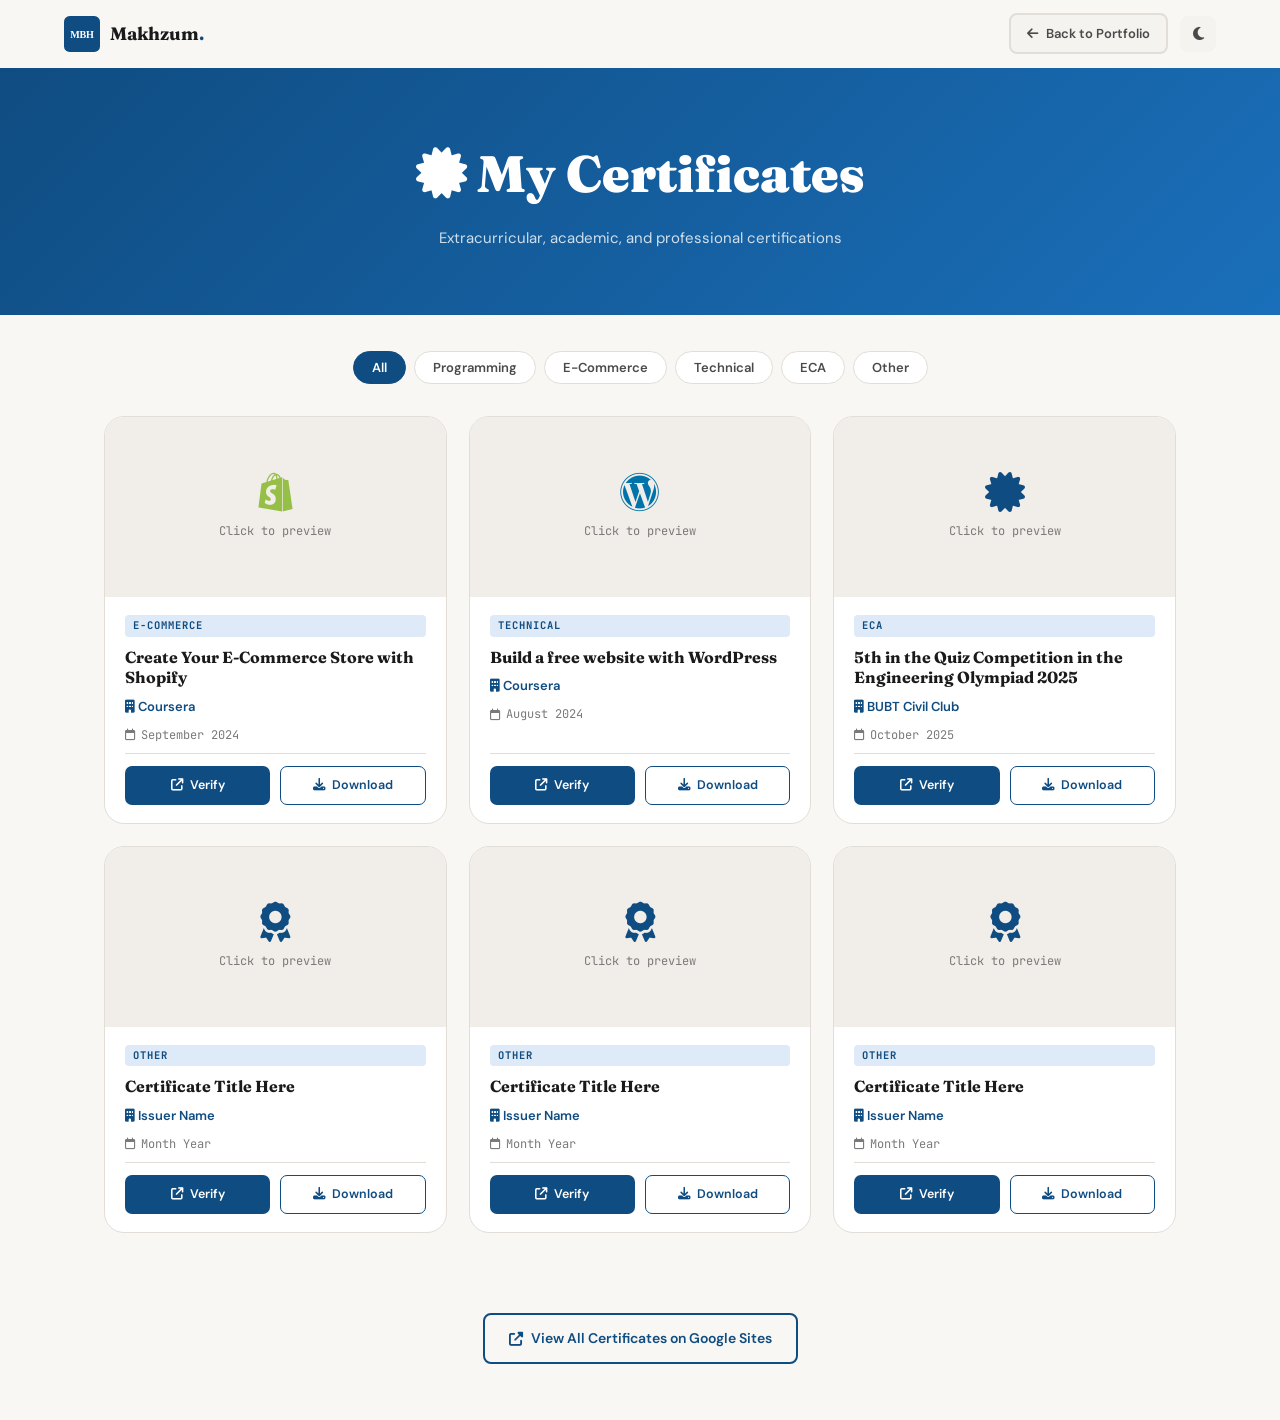
==== commit 520ef0ff: "Update logos and icons; fix information and refine categories on certificates page" ====
--- a/certificates.html
+++ b/certificates.html
@@ -104,8 +104,8 @@
     <button class="cert-filter-btn active" data-filter="all">All</button>
     <button class="cert-filter-btn" data-filter="programming">Programming</button>
     <button class="cert-filter-btn" data-filter="ecommerce">E-Commerce</button>
-    <button class="cert-filter-btn" data-filter="social">Social / Media</button>
-    <button class="cert-filter-btn" data-filter="leadership">Leadership</button>
+    <button class="cert-filter-btn" data-filter="technical">Technical</button>
+    <button class="cert-filter-btn" data-filter="eca">ECA</button>
     <button class="cert-filter-btn" data-filter="other">Other</button>
   </div>
 
@@ -116,7 +116,7 @@
          HOW TO ADD A CERTIFICATE:
          1. Copy one <div class="cert-card"> block below
          2. Fill in: cert-title, cert-issuer, cert-date
-         3. Set data-category (programming/ecommerce/social/leadership/other)
+         3. Set data-category (programming/ecommerce/technical/eca/other)
          4. For image: replace cert-preview-placeholder with:
               <img src="certs/your-cert.jpg" alt="Certificate title">
          5. Set data-img-src on .cert-preview to the image URL
@@ -154,18 +154,19 @@
     </div>
 
     <!-- Extracurricular placeholder 1 -->
-    <div class="cert-card" data-category="other">
+    <div class="cert-card" data-category="technical">
       <div class="cert-preview" data-img-src="https://s3.amazonaws.com/coursera_assets/meta_images/generated/CERTIFICATE_LANDING_PAGE/CERTIFICATE_LANDING_PAGE~X2PQH8RTDU8X/CERTIFICATE_LANDING_PAGE~X2PQH8RTDU8X.jpeg" data-title="Wordpress Certificate">
         <div class="cert-preview-placeholder">
-          <i class="fa-solid fa-award" style="color:var(--accent);"></i>
-          <span>Click to preview</span>
-        </div>
-        <div class="cert-preview-overlay">
-          <span><i class="fa-solid fa-expand"></i> View Certificate</span>
-        </div>
-      </div>
-      <div class="cert-body">
-        <span class="cert-category-tag">Leadership</span>
+          <i class="fa-brands fa-wordpress" style="color:#0073aa;"></i>
+        <!--  <i class="fa-solid fa-award" style="color:var(--accent);"></i>-->
+          <span>Click to preview</span>
+        </div>
+        <div class="cert-preview-overlay">
+          <span><i class="fa-solid fa-expand"></i> View Certificate</span>
+        </div>
+      </div>
+      <div class="cert-body">
+        <span class="cert-category-tag">Technical</span>
         <!-- ✏️ Replace with your actual certificate details -->
         <h3 class="cert-title">Build a free website with WordPress</h3>
         <p class="cert-issuer"><i class="fa-solid fa-building"></i> Coursera</p>
@@ -178,7 +179,7 @@
     </div>
 
     <!-- Placeholder 2 -->
-    <div class="cert-card" data-category="other">
+    <div class="cert-card" data-category="eca">
       <div class="cert-preview" data-img-src="https://media.licdn.com/dms/image/v2/D562DAQEyQtk0S_VkLw/profile-treasury-image-shrink_800_800/B56Zo6FGphJwAk-/0/1761911015298?e=1776985200&v=beta&t=O6JzP_AHWbgbv-8LKLPVSf7kzD39vIqW-ImJrwxBD1M" data-title="Certificate">
         <div class="cert-preview-placeholder">
           <i class="fa-solid fa-certificate" style="color:var(--accent);"></i>
@@ -189,7 +190,7 @@
         </div>
       </div>
       <div class="cert-body">
-        <span class="cert-category-tag">Other</span>
+        <span class="cert-category-tag">ECA</span>
         <!-- ✏️ Replace with your actual certificate details -->
         <h3 class="cert-title">5th in the Quiz Competition in the Engineering Olympiad 2025</h3>
         <p class="cert-issuer"><i class="fa-solid fa-building"></i> BUBT Civil Club</p>
--- a/styles.css
+++ b/styles.css
@@ -391,3 +391,52 @@
 @media(prefers-reduced-motion:reduce){
   *,*::before,*::after{transition:none!important;animation:none!important}
 }
+
+
+
+
+
+
+/* ── GitHub Stats: stack on mobile ── */
+@media (max-width: 768px) {
+  .gh-stats-cards {
+    flex-direction: column;
+    align-items: center;
+  }
+  .gh-stat-img {
+    width: 100%;
+    max-width: 420px;
+  }
+}
+
+/* ── CP Grid: single column on small screens ── */
+@media (max-width: 600px) {
+  .cp-grid {
+    grid-template-columns: 1fr;
+  }
+}
+
+/* ── Avatar badges: prevent overlap ── */
+@media (max-width: 480px) {
+  .avatar-badge {
+    font-size: 0.7rem;
+    padding: 4px 8px;
+  }
+  .badge-1 { top: 5%; right: -5%; }
+  .badge-2 { bottom: 20%; right: -5%; }
+  .badge-3 { bottom: 5%; left: -5%; }
+}
+
+/* ── Hero CTA buttons: wrap on mobile ── */
+@media (max-width: 480px) {
+  .hero-cta {
+    flex-wrap: wrap;
+    justify-content: center;
+    gap: 0.5rem;
+  }
+  .hero-cta .btn {
+    width: 100%;
+    text-align: center;
+    justify-content: center;
+  }
+}
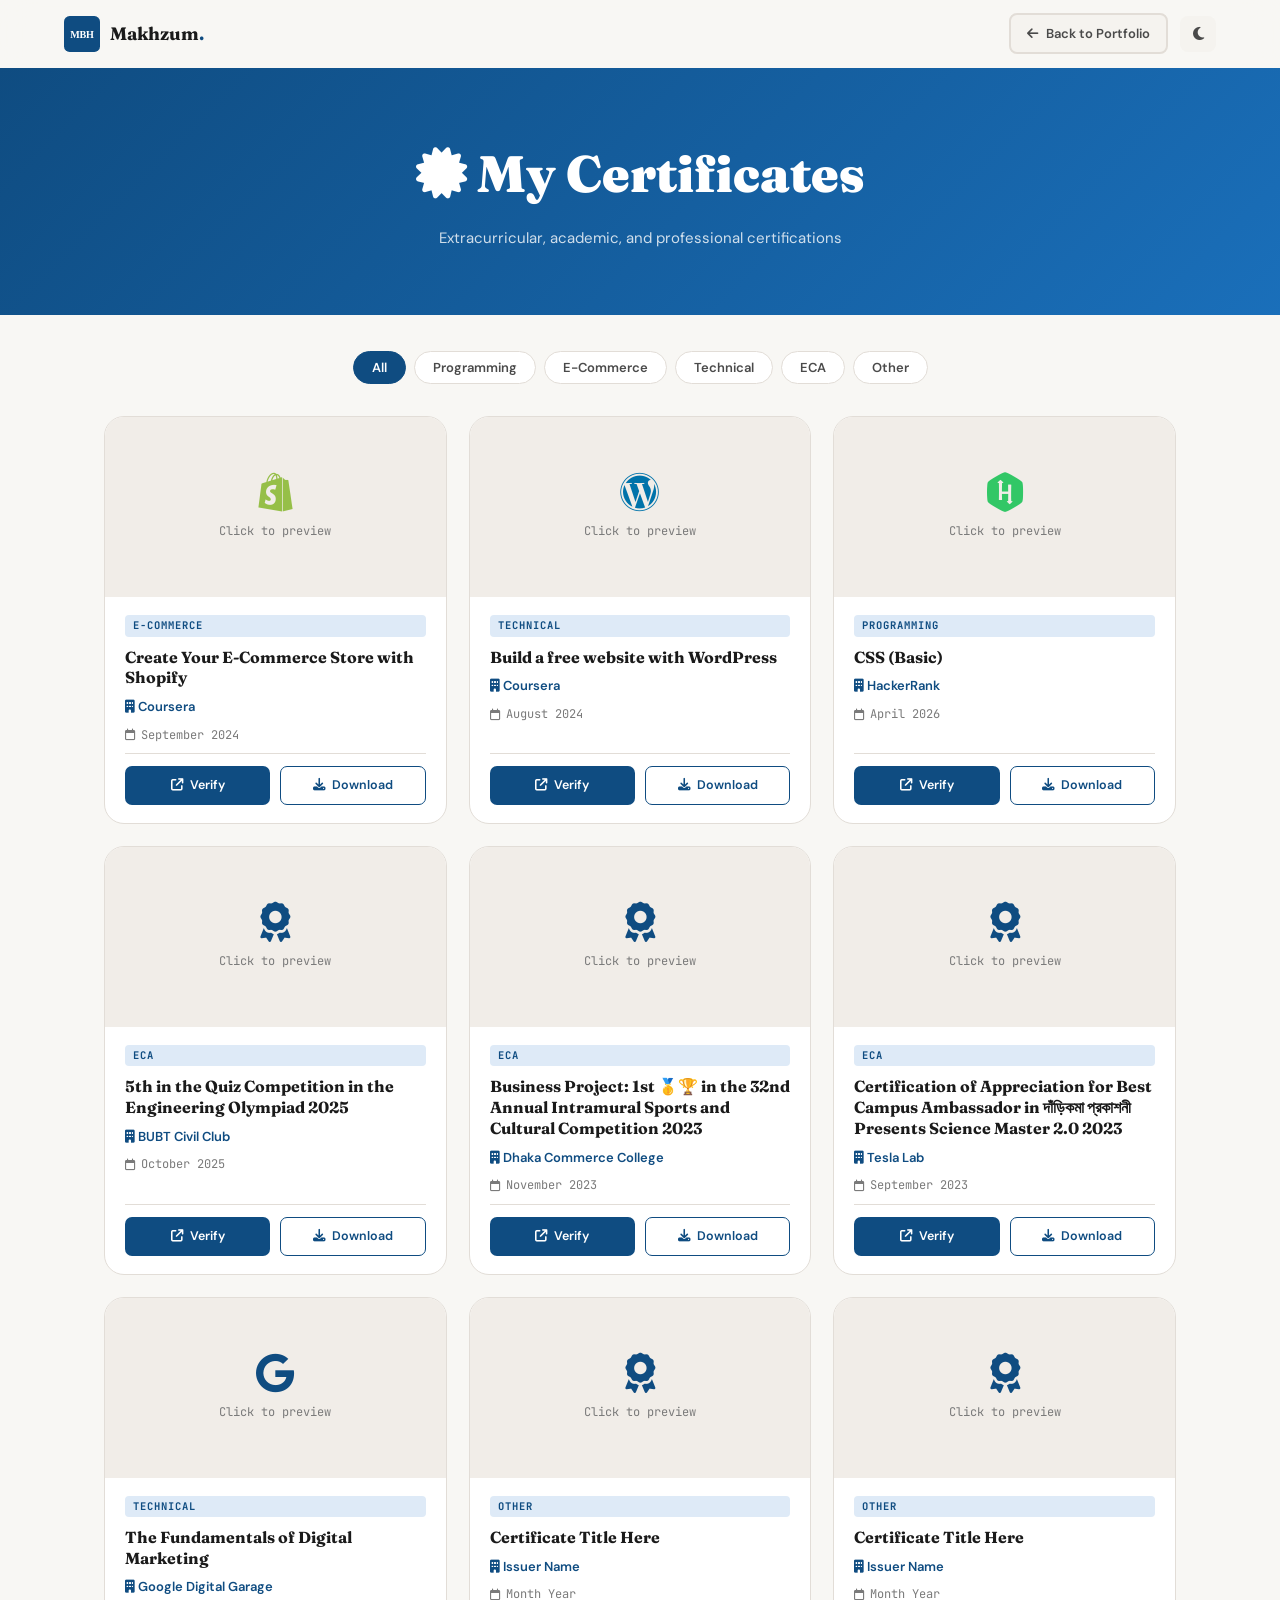
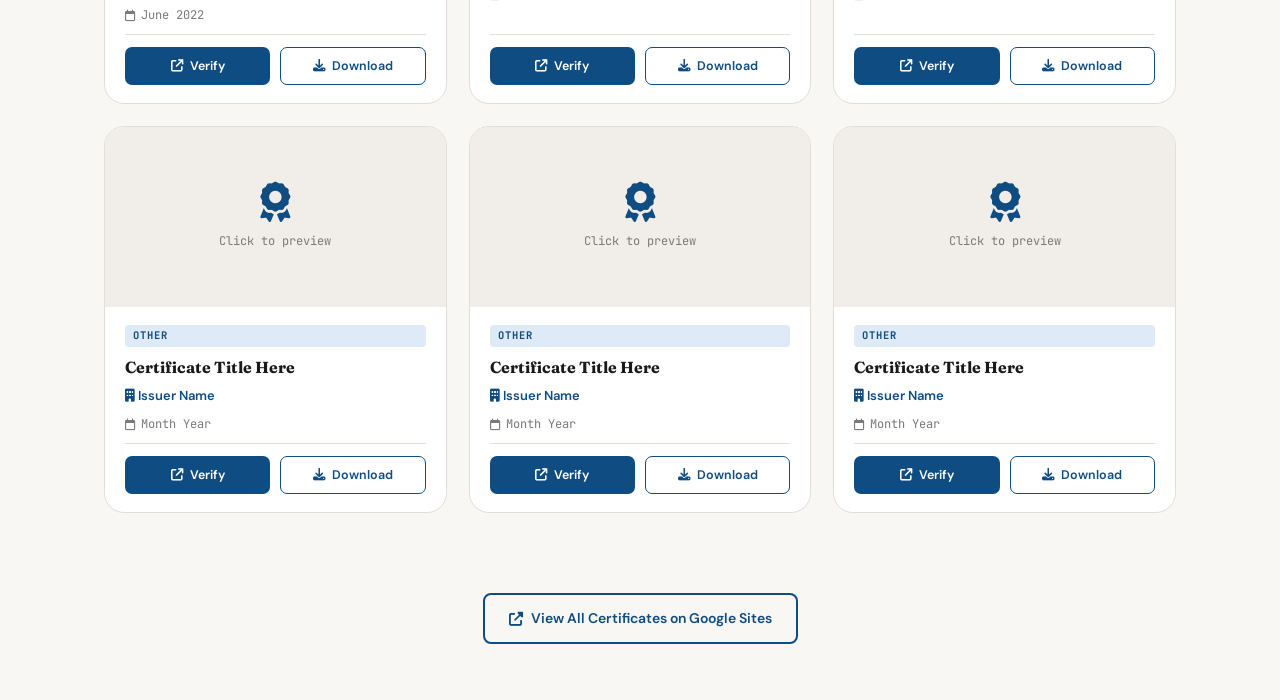
==== commit 7926f4d5: "Added Certificates and updated solve count" ====
--- a/certificates.html
+++ b/certificates.html
@@ -153,7 +153,7 @@
       </div>
     </div>
 
-    <!-- Extracurricular placeholder 1 -->
+    <!-- Extracurricular placeholder 0 -->
     <div class="cert-card" data-category="technical">
       <div class="cert-preview" data-img-src="https://s3.amazonaws.com/coursera_assets/meta_images/generated/CERTIFICATE_LANDING_PAGE/CERTIFICATE_LANDING_PAGE~X2PQH8RTDU8X/CERTIFICATE_LANDING_PAGE~X2PQH8RTDU8X.jpeg" data-title="Wordpress Certificate">
         <div class="cert-preview-placeholder">
@@ -178,11 +178,39 @@
       </div>
     </div>
 
+
+<!-- Placeholder 1 -->
+    <div class="cert-card" data-category="programming">
+      <div class="cert-preview" data-img-src="https://media.licdn.com/dms/image/v2/D562DAQGUY4WNhl6ZDQ/profile-treasury-document-cover-images_1920/B56Z2_euZXHQBM-/0/1777034005625?e=1777644000&v=beta&t=OwJuaI30zdsDDlBfnKMzX_Olmc3Z8hwzhdYrRlZDzCs" data-title="HackerRank Programming Certificate">
+        <div class="cert-preview-placeholder">
+		<i class="fa-brands fa-hackerrank" style="color: rgb(50, 199, 102);"></i>
+          <!--<i class="fa-solid fa-certificate" style="color:var(--accent);"></i>-->
+          <span>Click to preview</span>
+        </div>
+        <div class="cert-preview-overlay">
+          <span><i class="fa-solid fa-expand"></i> View Certificate</span>
+        </div>
+      </div>
+      <div class="cert-body">
+        <span class="cert-category-tag">Programming</span>
+        <!-- ✏️ Replace with your actual certificate details -->
+        <h3 class="cert-title">CSS (Basic)</h3>
+        <p class="cert-issuer"><i class="fa-solid fa-building"></i> HackerRank</p>
+        <p class="cert-date"><i class="fa-regular fa-calendar"></i> April 2026</p>
+        <div class="cert-actions">
+          <a href="https://www.hackerrank.com/certificates/593e174efa3a" target="_blank" class="cert-btn cert-btn-primary"><i class="fa-solid fa-arrow-up-right-from-square"></i> Verify</a>
+          <a href="#" class="cert-btn cert-btn-outline" download><i class="fa-solid fa-download"></i> Download</a>
+        </div>
+      </div>
+    </div>
+
+
     <!-- Placeholder 2 -->
     <div class="cert-card" data-category="eca">
-      <div class="cert-preview" data-img-src="https://media.licdn.com/dms/image/v2/D562DAQEyQtk0S_VkLw/profile-treasury-image-shrink_800_800/B56Zo6FGphJwAk-/0/1761911015298?e=1776985200&v=beta&t=O6JzP_AHWbgbv-8LKLPVSf7kzD39vIqW-ImJrwxBD1M" data-title="Certificate">
-        <div class="cert-preview-placeholder">
-          <i class="fa-solid fa-certificate" style="color:var(--accent);"></i>
+      <div class="cert-preview" data-img-src="https://media.licdn.com/dms/image/v2/D562DAQEyQtk0S_VkLw/profile-treasury-image-shrink_800_800/B56Zo6FGphJwAk-/0/1761911015298?e=1777644000&v=beta&t=6w7kDSNU54bQsOMLdnziaETPC8roLr_tT4KzaJnncsI" data-title="ECA Certificate">
+        <div class="cert-preview-placeholder">
+          <!--<i class="fa-solid fa-certificate" style="color:var(--accent);"></i>-->
+		<i class="fa-solid fa-award" style="color:var(--accent);"></i>
           <span>Click to preview</span>
         </div>
         <div class="cert-preview-overlay">
@@ -196,7 +224,7 @@
         <p class="cert-issuer"><i class="fa-solid fa-building"></i> BUBT Civil Club</p>
         <p class="cert-date"><i class="fa-regular fa-calendar"></i> October 2025</p>
         <div class="cert-actions">
-          <a href="https://media.licdn.com/dms/image/v2/D562DAQEyQtk0S_VkLw/profile-treasury-image-shrink_800_800/B56Zo6FGphJwAk-/0/1761911015298?e=1776985200&v=beta&t=O6JzP_AHWbgbv-8LKLPVSf7kzD39vIqW-ImJrwxBD1M" target="_blank" class="cert-btn cert-btn-primary"><i class="fa-solid fa-arrow-up-right-from-square"></i> Verify</a>
+          <a href="https://www.linkedin.com/in/makhzumbinharun/overlay/Certifications/824870004/treasury/?profileId=ACoAAC56MkQBEBxbeSHe3lz649612LUI7qpPSsg" target="_blank" class="cert-btn cert-btn-primary"><i class="fa-solid fa-arrow-up-right-from-square"></i> Verify</a>
           <a href="#" class="cert-btn cert-btn-outline" download><i class="fa-solid fa-download"></i> Download</a>
         </div>
       </div>
@@ -206,6 +234,83 @@
 
 
 <!-- Placeholder 3 -->
+    <div class="cert-card" data-category="eca">
+      <div class="cert-preview" data-img-src="https://media.licdn.com/dms/image/v2/D562DAQHq5XLYGW8BXQ/profile-treasury-image-shrink_800_800/profile-treasury-image-shrink_800_800/0/1713697483164?e=1777644000&v=beta&t=K6gdybIh23nHdsebLxpyDTqX6Ngbd5FPP35L0ofkbgI" data-title="ECA Certificate">
+        <div class="cert-preview-placeholder">
+          <i class="fa-solid fa-award" style="color:var(--accent);"></i>
+          <span>Click to preview</span>
+        </div>
+        <div class="cert-preview-overlay">
+          <span><i class="fa-solid fa-expand"></i> View Certificate</span>
+        </div>
+      </div>
+      <div class="cert-body">
+        <span class="cert-category-tag">ECA</span>
+        <!-- ✏️ Replace with your actual certificate details -->
+        <h3 class="cert-title">Business Project: 1st 🥇🏆 in the 32nd Annual Intramural Sports and Cultural Competition 2023</h3>
+        <p class="cert-issuer"><i class="fa-solid fa-building"></i> Dhaka Commerce College</p>
+        <p class="cert-date"><i class="fa-regular fa-calendar"></i> November 2023</p>
+        <div class="cert-actions">
+          <a href="https://www.linkedin.com/in/makhzumbinharun/overlay/Certifications/28068513/treasury/?profileId=ACoAAC56MkQBEBxbeSHe3lz649612LUI7qpPSsg" target="_blank" class="cert-btn cert-btn-primary"><i class="fa-solid fa-arrow-up-right-from-square"></i> Verify</a>
+          <a href="#" class="cert-btn cert-btn-outline" download><i class="fa-solid fa-download"></i> Download</a>
+        </div>
+      </div>
+    </div>
+
+
+<!-- Placeholder 4 -->
+    <div class="cert-card" data-category="eca">
+      <div class="cert-preview" data-img-src="https://media.licdn.com/dms/image/v2/D562DAQG89dBPS3mJog/profile-treasury-document-images_1280/profile-treasury-document-images_1280/1/1713698002934?e=1778112000&v=beta&t=6WFmx1mzxfnJxwMmgeeSF0TZsiGpF2Nj2L6ww4fRhjA" data-title="ECA Certificate">
+        <div class="cert-preview-placeholder">
+          <i class="fa-solid fa-award" style="color:var(--accent);"></i>
+          <span>Click to preview</span>
+        </div>
+        <div class="cert-preview-overlay">
+          <span><i class="fa-solid fa-expand"></i> View Certificate</span>
+        </div>
+      </div>
+      <div class="cert-body">
+        <span class="cert-category-tag">ECA</span>
+        <!-- ✏️ Replace with your actual certificate details -->
+        <h3 class="cert-title">Certification of Appreciation for Best Campus Ambassador in দাঁড়িকমা প্রকাশনী Presents Science Master 2.0 2023</h3>
+        <p class="cert-issuer"><i class="fa-solid fa-building"></i> Tesla Lab</p>
+        <p class="cert-date"><i class="fa-regular fa-calendar"></i> September 2023</p>
+        <div class="cert-actions">
+          <a href="https://www.linkedin.com/in/makhzumbinharun/overlay/Certifications/1894325586/treasury/?profileId=ACoAAC56MkQBEBxbeSHe3lz649612LUI7qpPSsg" target="_blank" class="cert-btn cert-btn-primary"><i class="fa-solid fa-arrow-up-right-from-square"></i> Verify</a>
+          <a href="#" class="cert-btn cert-btn-outline" download><i class="fa-solid fa-download"></i> Download</a>
+        </div>
+      </div>
+    </div>
+
+<!-- Placeholder 5 -->
+    <div class="cert-card" data-category="technical">
+      <div class="cert-preview" data-img-src="https://makhzumbinharun.wordpress.com/wp-content/uploads/2023/01/the-fundamentals-of-digital-marketing_gdg.png" data-title="The Fundamentals of Digital Marketing Certificate">
+        <div class="cert-preview-placeholder">
+          <!--<i class="fa-solid fa-award" style="color:var(--accent);"></i>-->
+	<i class="fa-brands fa-google" style="color:var(--accent);"></i>
+          <span>Click to preview</span>
+        </div>
+        <div class="cert-preview-overlay">
+          <span><i class="fa-solid fa-expand"></i> View Certificate</span>
+        </div>
+      </div>
+      <div class="cert-body">
+        <span class="cert-category-tag">Technical</span>
+        <!-- ✏️ Replace with your actual certificate details -->
+        <h3 class="cert-title">The Fundamentals of Digital Marketing</h3>
+        <p class="cert-issuer"><i class="fa-solid fa-building"></i> Google Digital Garage</p>
+        <p class="cert-date"><i class="fa-regular fa-calendar"></i> June 2022</p>
+        <div class="cert-actions">
+          <a href="https://skillshop.exceedlms.com/student/award/wuss419ahD7c9f4kjr8GZwv2" target="_blank" class="cert-btn cert-btn-primary"><i class="fa-solid fa-arrow-up-right-from-square"></i> Verify</a>
+          <a href="#" class="cert-btn cert-btn-outline" download><i class="fa-solid fa-download"></i> Download</a>
+        </div>
+      </div>
+    </div>
+
+
+
+
+<!-- Placeholder 6 -->
     <div class="cert-card" data-category="other">
       <div class="cert-preview" data-img-src="" data-title="Scout / Leadership Certificate">
         <div class="cert-preview-placeholder">
@@ -230,7 +335,9 @@
     </div>
 
 
-<!-- Placeholder 4 -->
+
+
+<!-- Placeholder 7 -->
     <div class="cert-card" data-category="other">
       <div class="cert-preview" data-img-src="" data-title="Scout / Leadership Certificate">
         <div class="cert-preview-placeholder">
@@ -254,7 +361,9 @@
       </div>
     </div>
 
-<!-- Placeholder 6 -->
+
+
+<!-- Placeholder 8 -->
     <div class="cert-card" data-category="other">
       <div class="cert-preview" data-img-src="" data-title="Scout / Leadership Certificate">
         <div class="cert-preview-placeholder">
@@ -277,6 +386,61 @@
         </div>
       </div>
     </div>
+
+
+
+
+<!-- Placeholder 9 -->
+    <div class="cert-card" data-category="other">
+      <div class="cert-preview" data-img-src="" data-title="Scout / Leadership Certificate">
+        <div class="cert-preview-placeholder">
+          <i class="fa-solid fa-award" style="color:var(--accent);"></i>
+          <span>Click to preview</span>
+        </div>
+        <div class="cert-preview-overlay">
+          <span><i class="fa-solid fa-expand"></i> View Certificate</span>
+        </div>
+      </div>
+      <div class="cert-body">
+        <span class="cert-category-tag">Other</span>
+        <!-- ✏️ Replace with your actual certificate details -->
+        <h3 class="cert-title">Certificate Title Here</h3>
+        <p class="cert-issuer"><i class="fa-solid fa-building"></i> Issuer Name</p>
+        <p class="cert-date"><i class="fa-regular fa-calendar"></i> Month Year</p>
+        <div class="cert-actions">
+          <a href="#" target="_blank" class="cert-btn cert-btn-primary"><i class="fa-solid fa-arrow-up-right-from-square"></i> Verify</a>
+          <a href="#" class="cert-btn cert-btn-outline" download><i class="fa-solid fa-download"></i> Download</a>
+        </div>
+      </div>
+    </div>
+
+
+
+
+<!-- Placeholder 10 -->
+    <div class="cert-card" data-category="other">
+      <div class="cert-preview" data-img-src="" data-title="Scout / Leadership Certificate">
+        <div class="cert-preview-placeholder">
+          <i class="fa-solid fa-award" style="color:var(--accent);"></i>
+          <span>Click to preview</span>
+        </div>
+        <div class="cert-preview-overlay">
+          <span><i class="fa-solid fa-expand"></i> View Certificate</span>
+        </div>
+      </div>
+      <div class="cert-body">
+        <span class="cert-category-tag">Other</span>
+        <!-- ✏️ Replace with your actual certificate details -->
+        <h3 class="cert-title">Certificate Title Here</h3>
+        <p class="cert-issuer"><i class="fa-solid fa-building"></i> Issuer Name</p>
+        <p class="cert-date"><i class="fa-regular fa-calendar"></i> Month Year</p>
+        <div class="cert-actions">
+          <a href="#" target="_blank" class="cert-btn cert-btn-primary"><i class="fa-solid fa-arrow-up-right-from-square"></i> Verify</a>
+          <a href="#" class="cert-btn cert-btn-outline" download><i class="fa-solid fa-download"></i> Download</a>
+        </div>
+      </div>
+    </div>
+
 
     <!-- Add more certificates following the same pattern above -->
 
